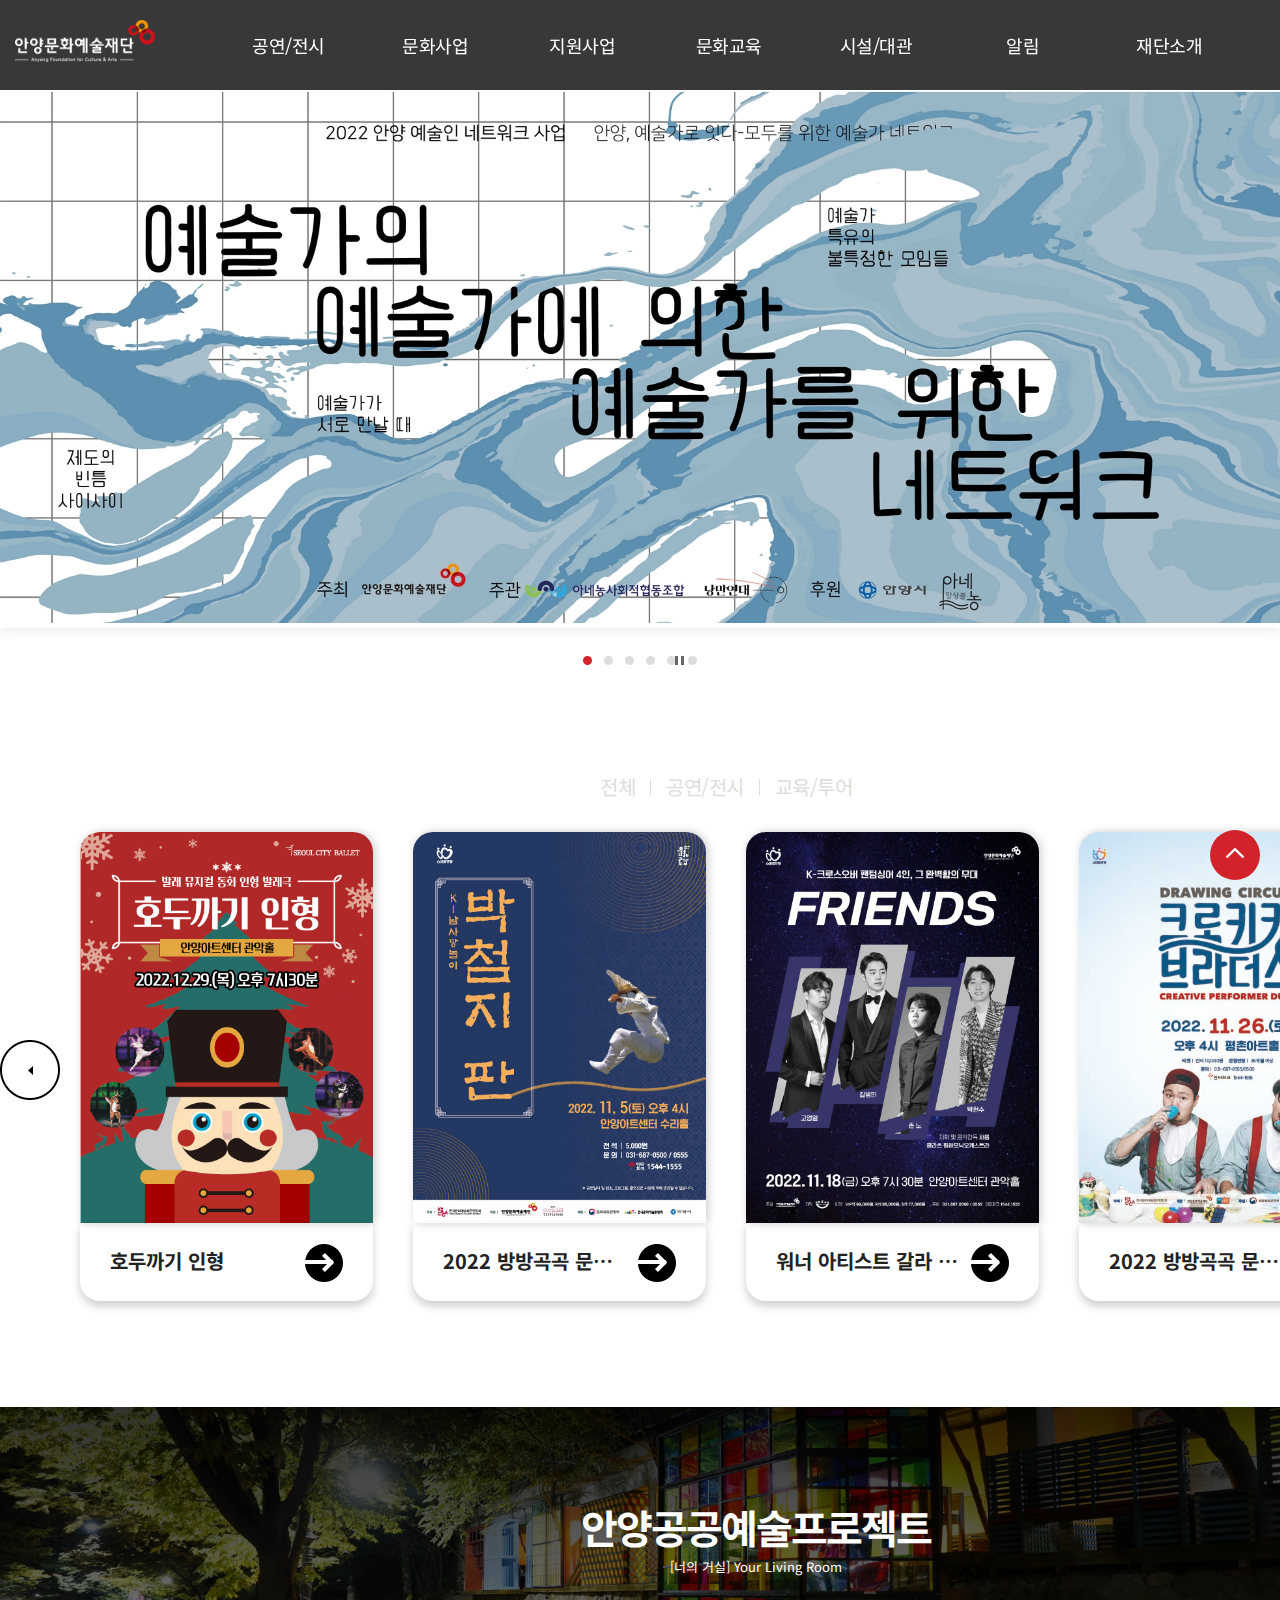
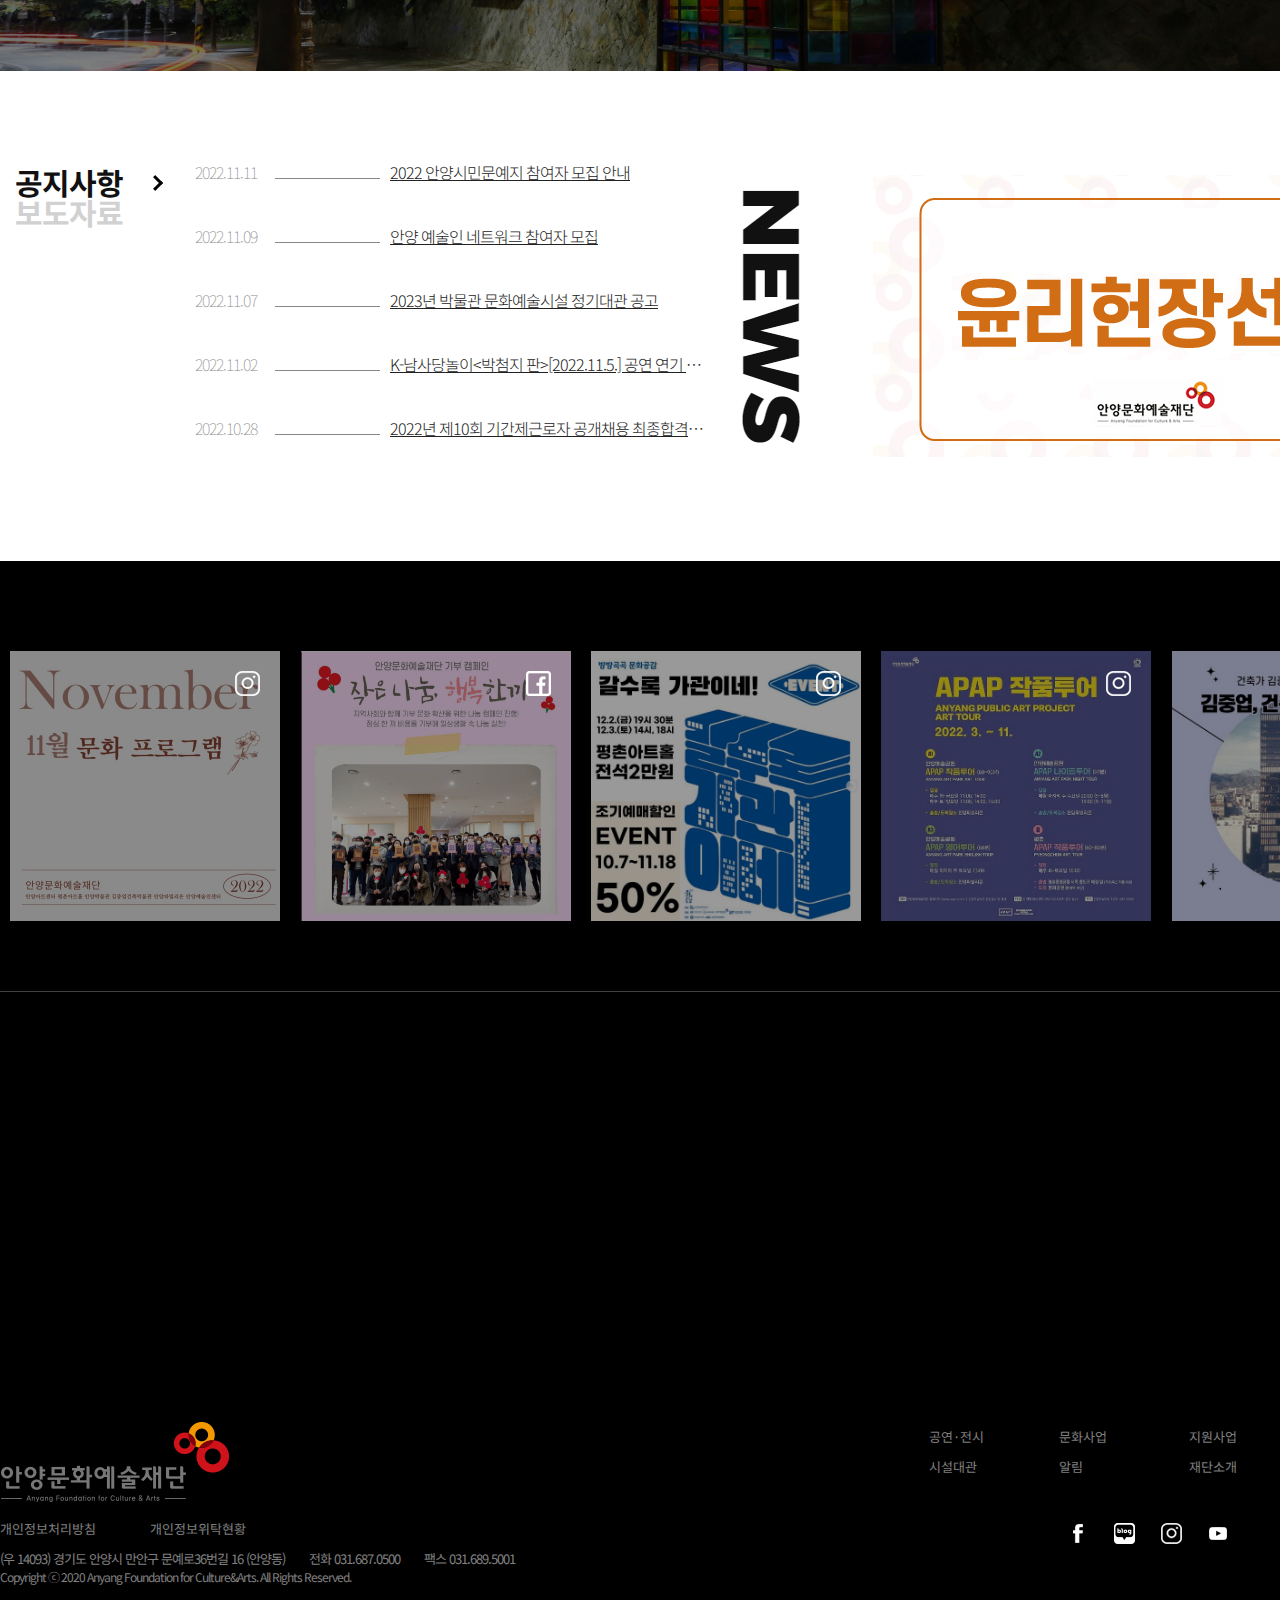
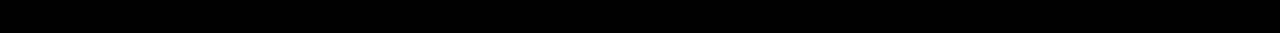
==== index.html @ 5401e898 "project first" ====
<!DOCTYPE HTML>
<html lang='ko'>
<head>
	<title> </title>
	<meta charset='utf-8'>
	<meta name='Viewport' content='width=device-width, initial-scale=1.0, minimum-scale=1.0, maximum-scale=1.6'>
	<meta name='Title' content='안양문화예술재단'>
	<meta name='Subject' content='안양문화예술재단 클론 코딩'>
	<meta name='Keywords' content='html5, css3, 웹표준, 관공소, 안양문화예술재단'>
	<meta name='Author' content='imsuyeaon'>
	<meta name='Publisher' content='imsuyeaon'>
	<meta name='Description' content='웹접근성, 웹표준을 준수한 안양문화예술재단 클론 코딩입니다.'>
	<meta name='Author-Date' content='2022/10/29'>
	<meta name='Robots' content='index,follow'>

	<link rel='stylesheet' href='css/reset.css'>
	<link rel='stylesheet' href='css/style.css'>

	<link rel='stylesheet' href='https://use.fontawesome.com/releases/v5.5.0/css/all.css' integrity='sha384-B4dIYHKNBt8Bc12p+WXckhzcICo0wtJAoU8YZTY5qE0Id1GSseTk6S+L3BlXeVIU' crossorigin='anonymous'>
	<link rel="stylesheet" href="https://cdnjs.cloudflare.com/ajax/libs/font-awesome/4.7.0/css/font-awesome.min.css">
	
	<script src="./js/jquery-1.12.4.min.js"></script>
	<script type="text/javascript" src="//dapi.kakao.com/v2/maps/sdk.js?appkey=ec3d51959eee6fd01b2d74216314109c"></script> 
	<script src="./js/script.js" defer></script>
	
</head>
<body>

	<ul id="skip">
		<li><a href="#header">헤더 바로가기</a></li>
		<li><a href="#nav">메뉴 바로가기</a></li>
		<li><a href="#content">내용 바로가기</a></li>
	</ul>
	<div id="wrap">
		<div class="red_nav"><a href="#" title="scrollbtn"><span></span></a></div>
		<header id="header">
			<div class="container-top">
				<div class="head-left"><h1><a href="index.html" title="안양문화예술재단"><img src="./img/header-logo.png" alt="로고"></a></h1></div>
				<div class="head-nav">
					<div class="head-drop-bg"><span></span></div>
					<div class="head-menu">
						<ul class="cf">
							<li><a href="./index2.html" title="공연/전시">공연/전시</a>
							<ul class="cf">
								<li><a href="" title="예매하기">예매하기</a></li>
								<li><a href="#" title="월&middot;연간일정">월&middot;연간일정</a></li>
								<li><a href="#" title="예매안내">예매안내</a></li>
								<li><a href="#" title="좌석배치도">좌석배치도</a></li>
								<li><a href="#" title="관람예절">관람예절</a></li>
							</ul>
							</li>
							<li><a href="./index3.html" title="문화사업">문화사업</a>
								<ul>
									<li><a href="#" title="안양공공예술프로젝트(APAP)">안양공공예술프로젝트(APAP)</a></li>
									<li><a href="#" title="박물관">박물관</a></li>
									<li><a href="#" title="문화축제">문화축제</a></li>
									<li><a href="#" title="브라보 오케스트라">브라보 오케스트라</a></li>
								</ul>
							</li>
							<li><a href="./index4.html" title="지원사업">지원사업</a>
								<ul>
									<li><a href="#" title="예술공모지원">예술공모지원</a></li>
									<li><a href="#" title="자료실">자료실</a></li>
									<li><a href="#" title="활동자료">활동자료</a></li>
								</ul>
							</li>
							<li><a href="./index5.html" title="문화교육">문화교육</a>
								<ul>
									<li><a href="#" title="평촌아트홀 아카데미">평촌아트홀<br>아카데미</a></li>
									<li><a href="#" title="박물관 강좌">박물관 강좌</a></li>
									<li><a href="#" title="APAP 교육">APAP 교육</a></li>
								</ul>
							</li>
							<li><a href="./index6.html" title="시설/대관">시설/대관</a>
								<ul>
									<li><a href="#" title="운영시설">운영시설</a></li>
									<li><a href="#" title="공간소개">공간소개</a></li>
									<li><a href="#" title="대관안내">대관안내</a></li>
								</ul>
							</li>
							<li><a href="./index7.html" title="알림">알림</a>
								<ul>
									<li><a href="#" title="공지사항">공지사항</a></li>
									<li><a href="#" title="보도자료">보도자료</a></li>
									<li><a href="#" title="고객의 소리">고객의 소리</a></li>
									<li><a href="#" title="FAQ">FAQ</a></li>
									<li><a href="#" title="자료실">자료실</a></li>
								</ul>
							</li>
							<li><a href="./index8.html" title="재단소개">재단소개</a>
								<ul>
									<li><a href="#" title="인사말">인사말</a></li>
									<li><a href="#" title="연혁">연혁</a></li>
									<li><a href="#" title="미션과 비전">미션과 비전</a></li>
									<li><a href="#" title="조직 및 기구">조직 및 기구</a></li>
									<li><a href="#" title="윤리경영">윤리경영</a></li>
									<li><a href="#" title="정보공개">정보공개</a></li>
									<li><a href="#" title="CI소개">CI소개</a></li>
									<li><a href="#" title="오시는길">오시는길</a></li>
								</ul>
							</li>
						</ul>
					</div>
				</div>
				<div class="head-right">
					<ul class="icon">
						<li><a href="./index9.html" title="login">Login</a></li>
						<li class="icon-calendar ir_pm"><a href="#" title="calendar">캘린더</a></li>
						<li class="icon-serch ir_pm"><a href="#" title="serch">서치</a></li>
						<li class="icon-tab ir_pm"><a href="#" title="tab">탭</a></li>
					</ul>
				</div>
			</div>
		</header>
		<main id="main">
			<section class="main_cont1">
				<div class="main_slider">
					<ul class="list">
					<li class="slide"><a href="#"><img src="./img/BANNER_IMAGE_1.jpeg" alt="/BANNER_IMAGE1"></a></li>
					<li class="slide"><a href="#"><img src="./img/BANNER_IMAGE_2.jpg" alt="/BANNER_IMAGE2"></a></li>
					<li class="slide"><a href="#"><img src="./img/BANNER_IMAGE_3.jpg" alt="/BANNER_IMAGE3"></a></li>
					<li class="slide"><a href="#"><img src="./img/BANNER_IMAGE_4.jpg" alt="/BANNER_IMAGE4"></a></li>
					<li class="slide"><a href="#"><img src="./img/BANNER_IMAGE_5.jpg" alt="/BANNER_IMAGE5"></a></li>
					<li class="slide"><a href="#"><img src="./img/BANNER_IMAGE_6.jpg" alt="/BANNER_IMAGE6"></a></li>
				</ul>
				</div>
				<div class="main_nav">
						<div class="slide_pause on"><a href="javascript:" title="pause_btn"></a></div>
						<div class="slide_play"><a href="javascript:" title="play_btn"></a></div>
						<ul class="pager">
							<li><div class="btn_box"><button class="btn active" type="button"></button></div></li>
							<li><div class="btn_box"><button class="btn" type="button"></button></div></li>
							<li><div class="btn_box"><button class="btn" type="button"></button></div></li>
							<li><div class="btn_box"><button class="btn" type="button"></button></div></li>
							<li><div class="btn_box"><button class="btn" type="button"></button></div></li>
							<li><div class="btn_box"><button class="btn" type="button"></button></div></li>
						</ul>
				</div>
			</section>
			<section class="main_cont2">
				<div class="container2">
					<div class="main_cont2_tab">
						<ul class="cf">
							<li><a href="#" title="전체">전체</a></li>
							<li><a href="#" title="공연&#47;전시">공연&#47;전시</a></li>
							<li><a href="#" title="교육&#47;투어">교육&#47;투어</a></li>
						</ul>
					</div>
					<div class="main_cont2_ticket">
						<div class="ticket_left_btn"><a href="#" title="왼쪽으로 이동"><img src="./img/PERFORMANCE_LEFT.png" alt="왼쪽으로 이동"></a></div>
						<article class="ticket1">
							<a href="#" title="호두까기 인형">
								<div class="ticket_img"><img src="./img/PERFORMANCE_IMAGE_1.jpg" alt=""></div>
								<div class="ticket_text"><h3>호두까기 인형</h3><span></span></div>
							</a>
						</article>
						<article class="ticket1">
							<a href="#" title="2022 방방곡곡 문화공감">
								<div class="ticket_img"><img src="./img/PERFORMANCE_IMAGE_2.jpg" alt="2022 방방곡곡 문화공감"></div>
								<div class="ticket_text"><h3>2022 방방곡곡 문화공감 &lt;K-남사당놀이 ‘박첨지’ 판&gt;></h3><span></span></div>
							</a>
						</article>
						<article class="ticket1">
							<a href="#" title="워너 아티스트 갈라 콘서트">
								<div class="ticket_img"><img src="./img/PERFORMANCE_IMAGE_3.jpg" alt="워너 아티스트 갈라 콘서트"></div>
								<div class="ticket_text"><h3>워너 아티스트 갈라 콘서트&lt;프렌즈&#40;FRIENDS&#41;&gt;</h3><span></span></div>
							</a>
						</article>
						<article class="ticket1">
							<a href="#" title="2022 방방곡곡 문화공감 <크로키키 브라더스>">
								<div class="ticket_img"><img src="./img/PERFORMANCE_IMAGE_4.jpeg" alt=""></div>
								<div class="ticket_text"><h3>2022 방방곡곡 문화공감 &lt;크로키키 브라더스;&gt;</h3><span></span></div>
							</a>
						</article>
						<div class="ticket_right_btn"><a href="#" title="오른쪽으로 이동"><img src="./img/PERFORMANCE_RIGHT.png" alt="오른쪽으로 이동"></a></div>
					</div>
				</div>
			</section>
			<section class="main_cont3">
				<div class="container">
					<div class="cont3_text">
						<a href="#" title="안양공공예술프로젝트">
							<h3>안양공공예술프로젝트</h3>
							<p>	&#91;너의 거실&#93; Your Living Room</p>
						</a>
					</div>
				</div>
			</section>
			<section class="main_cont4">
				<div class="container2">
					<div class="box">
						<article class="box_left">
							<ul>
								<li>
									<h3 class="notice">
										<a href="#noticeList" class="view" title="공지사항">공지사항</a>
									</h3>
									<ul id="noticeList">
										<li>
											<a href="#" title="2022 안양시민문예지 참여자 모집 안내"><span>2022.11.11</span><h4>2022 안양시민문예지 참여자 모집 안내</h4></a>
										</li>
										<li>
											<a href="#" title="안양 예술인 네트워크 참여자 모집"><span>2022.11.09</span><h4>안양 예술인 네트워크 참여자 모집</h4></a>
										</li>
										<li>
											<a href="#" title="2023년 박물관 문화예술시설 정기대관 공고">
											<span>2022.11.07</span><h4>2023년 박물관 문화예술시설 정기대관 공고</h4></a>
										</li>
										<li>
											<a href="#" title="K-남사당놀이&lt;박첨지 판&gt;&#91;2022.11.5.&#93; 공연 연기 안내"><span>2022.11.02</span><h4>K-남사당놀이&lt;박첨지 판&gt;&#91;2022.11.5.&#93; 공연 연기 안내</h4></a>
										</li>
										<li>
											<a href="#" title="2022년 제10회 기간제근로자 공개채용 최종합격자 안내"><span>2022.10.28</span><h4>2022년 제10회 기간제근로자 공개채용 최종합격자 안내</h4></a>
										</li>
									</ul>
								</li>
								<li>
									<h3 class="data">
										<a href="#dataList" title="보도자료">보도자료</a>
									</h3>
									<ul id="dataList">
										<li>
											<a href="#" title="제7회 안양공공예술프로젝트 프레 프로젝트 &#45; 아트캠프 학교 안 워크숍"><span>2022.10.25</span><h4>제7회 안양공공예술프로젝트 프레 프로젝트 &#45; 아트캠프 학교 안 워크숍</h4></a>
										</li>
										<li>
											<a href="#" title="제7회 안양공공예술프로젝트 프레 프로젝트 재개발 구역 가림막 ‘아트 펜스’참여 시민 오리엔"><span>2022.10.17</span><h4>제7회 안양공공예술프로젝트 프레 프로젝트 재개발 구역 가림막 &#39;아트 펜스&#39;참여 시민 오리엔</h4></a>
										</li>
										<li>
											<a href="#" title="&lt;제7회 안양공공예술프로젝트 시민 간담회&gt; 개최"><span>2022.10.17</span><h4>&lt;제7회 안양공공예술프로젝트 시민 간담회&gt; 개최</h4></a>
										</li>
										<li>
											<a href="#" title="한국-크로아티아 수교 30주년 기념 미아 엘레조비치 초청 공연 개최"><span>2022.10.17</span><h4>한국-크로아티아 수교 30주년 기념 미아 엘레조비치 초청 공연 개최</h4></a>
										</li>
										<li>
											<a href="#" title="안양문화예술재단, 2022년 &lt;옆집에 사는 예술가 &#45; 안양&gt;"><span>2022.10.13</span><h4>안양문화예술재단, 2022년 &lt;옆집에 사는 예술가 &#45; 안양&gt;</h4></a>
										</li>
									</ul>
								</li>
							</ul>
						</article>
						<article class="box_right">
							<h2 class="ir_so">팝업존</h2>
							<h3><img src="./img/main-popupzone-news.png" alt="popupzone-news"></h3>
							<div class="popupRight"><a href="#"><img src="./img/main-popupzone-img.png" alt=""></a></div>
						</article>
					</div>
				</div>
			</section>
			<section class="main_sns">
				<div class="container2">
					<ul class="snsImg">
						<li><a href="#" title="insta" target="_blank"><img src="./img/SNS_BANNER_IMAGE_5.jpg" alt=""><span class="ir_pm insta">insta</span></a></li>
						<li><a href="#" title="insta" target="_blank"><img src="./img/SNS_BANNER_IMAGE_4.png" alt="facebook"><span class="ir_pm facebook">facebook</span></a></li>
						<li><a href="#" title="insta" target="_blank"><img src="./img/SNS_BANNER_IMAGE_3.png" alt=""><span class="ir_pm insta">insta</span></a></li>
						<li><a href="#" title="insta" target="_blank"><img src="./img/SNS_BANNER_IMAGE_2.jpg" alt=""><span class="ir_pm insta">insta</span></a></li>
						<li><a href="#" title="blog" target="_blank"><img src="./img/SNS_BANNER_IMAGE_1.jpg" alt=""><span class="ir_pm blog">blog</span></a></li>
					</ul>
				</div>
			</section>
			<section id="mapArea">
				<div class="container2">
					<div id="map"></div>
					  <script>
						  var mapContainer = document.getElementById('map'), // 지도를 표시할 div 
					  mapCenter = new kakao.maps.LatLng(37.3845562,126.9313681), // 지도의 중심좌표
					  mapOption = {
						  center: mapCenter, // 지도의 중심좌표
						  level: 3 // 지도의 확대 레벨
					  };
				  
				  var map = new kakao.maps.Map(mapContainer, mapOption);
				  
					// 마커가 표시될 위치입니다 
					var markerPosition  = new kakao.maps.LatLng(37.3845562,126.9313681); 

					// 마커를 생성합니다
					var marker = new kakao.maps.Marker({
						position: markerPosition
					});

					// 마커가 지도 위에 표시되도록 설정합니다
					marker.setMap(map);
				  
				  
					  </script>
				</div>
			</section>
		</main>
		<footer id="footer">
			<div class="container2">
				<div class="footer_nav">
					<h2><img src="./img/footer-logo.png" alt="로고"></h2>
					<nav>
						<div class="nav_text">
							<h3 class="ir_so">하단 메뉴</h3>
							<ul class="cf">
								<li><a href="#" title="공연&#183;전시">공연&#183;전시</a></li>
								<li><a href="#" title="문화사업">문화사업</a></li>
								<li><a href="#" title="지원사업">지원사업</a></li>
								<li><a href="#" title="문화교육">문화교육</a></li>
								<li><a href="#" title="시설대관">시설대관</a></li>
								<li><a href="#" title="알림">알림</a></li>
								<li><a href="#" title="재단소개">재단소개</a></li>
							</ul>
						</div>
						<div class="nav_right cf">
							<div class="nav_icon">
								<h3 class="ir_so">안양문화예술재단 sns</h3>
								<ul class="cf">
									<li><a href="#" title="insta" target="_blank"><span class="ir_pm facebook">facebook</span></a></li>
									<li><a href="#" title="blog" target="_blank"><span class="ir_pm blog">blog</span></a></li>
									<li><a href="#" title="insta" target="_blank"><span class="ir_pm insta">insta</span></a></li>
									<li><a href="#" title="youtube" target="_blank"><span class="ir_pm youtube">youtube</span></a></li>
								</ul>
							</div>
							<div class="familySite">
								<h3 class="ir_so">familySite</h3>
								<ul>
									<li>
										<h3 class="cf"><a href="#" title="familySite바로가기">familySite</a></h3>
										<ul>
											<li><a href="#" title="안양시" target="_blank">안양시</a></li>
											<li><a href="#" title="안양문화관광" target="_blank">안양문화관광</a></li>
											<li><a href="#" title="APAP" target="_blank">APAP</a></li>
											<li><a href="#" title="대관신청프로그램" target="_blank">대관신청프로그램</a></li>
											<li><a href="#" title="안양박물관" target="_blank">안양박물관</a></li>
											<li><a href="#" title="재단&#40;영문&#41;" target="_blank">재단&#40영문&#41;</a></li>
										</ul>
									</li>
								</ul>
							</div>
						</div>
					</nav>
				</div>
				<div class="footer_privacy">
					<ul class="cf">
						<li><a href="#" title="개인정보처리방침">개인정보처리방침</a></li>
						<li><a href="#" title="개인정보위탁현황">개인정보위탁현황</a></li>
					</ul>
				</div>
				<div class="footer_address">
					<address>
						<span>(우 14093) 경기도 안양시 만안구 문예로36번길 16 (안양동)</span>
						<span>전화 031.687.0500</span>
						<span>팩스 031.689.5001</span>
						<p>Copyright ⓒ 2020 Anyang Foundation for Culture&Arts. All Rights Reserved.</p>
					</address>
				</div>
			</div>
		</footer>
	</div>
	
</body>
</html>
---- css/style.css ----
@charset "utf-8";
@import url('https://fonts.googleapis.com/css2?family=Noto+Sans+KR:wght@100;300;400;500;700;900&display=swap');
/* 공통속성 */
body{font-family: 'Noto Sans KR', sans-serif; color: #393938;}
.container-top{width: 1512px; height: inherit; margin: 0 auto; /* background: rgba(91, 103, 165, 0.5); */ padding: 0 15px; box-sizing: border-box;}
.container{width: 1512px; height: inherit; margin: 0 auto; /* background: rgba(255, 132, 132, 0.5); */}
.container2{width: 1452px; height: inherit; margin: 0 auto; /* background: rgba(0, 0, 0, 0.5);  */padding: 0, 30px;}
#wrap{width: 100%;}
/* 스크롤버튼 */
.red_nav{width: 50px; height: 50px; background: #d2232a; border-radius: 50%; position: fixed; bottom: 20px; right: 20px; z-index: 998;}
.red_nav a {display: block; width: 100%; height: 100%;}
.red_nav a span{display: block; width: 18px; height: 10px; background: url(../img/icon.png) no-repeat -830px -819px; position: absolute; top: 18px; left: 16px;}
/* 헤더부분 */
#header{width: 100%; height: 50px; background: rgba(0, 0, 0, 0.78);position: fixed; top: 0; padding: 20px 0; z-index: 999;}
.head-left h1{width: 140px; float: left;}
.head-nav{width: 1028px; padding: 0 60px; float: left;}
.head-nav .head-drop-bg{width: 100%; height: 0; background: #e9e9e9; position: absolute; left: 0; top: 90px; z-index: 1; transition: .5s;}
.head-nav:hover .head-drop-bg{height: 400px; box-sizing: border-box; border-bottom: 1px solid #333;}
.head-nav .head-drop-bg span{background: url(../img/header-dropdown-bg.png) no-repeat -5px -400px; display: block; width: 1512px; height: 0;transition: .5s; margin: 0 auto;}
.head-nav:hover .head-drop-bg span{height: 400px; background-position: -5px -105px;}
.head-nav .head-menu{width: 100%; height: 50px;}
.head-nav .head-menu>ul>li{float: left; width: 14.285%; height: 50px; text-align: center; line-height: 50px;}
.head-nav .head-menu>ul>li>a{display: block; font-size: 18px; color: #fff; letter-spacing: -.5px;}
.head-nav .head-menu>ul>li>ul{width: 147px; height: 0; box-sizing: border-box;  position: absolute; top: 90px; overflow: hidden; z-index: 2; transition: .5s; background: #fff;}
.head-nav .head-menu>ul>li:last-child>ul{width: 100%;}
.head-nav:hover .head-menu>ul>li>ul{height: 399px;}
.head-nav .head-menu>ul>li>ul::after{content: ""; background: #e9e9e9; width: 1px; height: 320px; position:absolute; top: 60px; right: 0;}
.head-nav .head-menu>ul>li:last-child>ul::after{ width: 0; height: 0;}
.head-nav .head-menu>ul>li>ul>li{text-align: left; box-sizing: border-box; line-height: 150%;  padding: 10px 15px;}
.head-nav .head-menu>ul>li>ul>li:first-child{padding-top: 60px;}
.head-nav .head-menu>ul>li>ul>li>a{display: block; font-size: 14px; letter-spacing: -.5px;}
.head-right{float:right; height: 50px;}
.head-right .icon li{background: url(../img/icon.png) no-repeat; float: left; margin: 0 15px; margin-top: 10px; transform: translateY(-45px);}
.head-right .icon li:last-child{margin-right: 0;}
.head-right .icon .icon-calendar{background-position: -77px -987px; height: 25px; width: 27px;}
.head-right .icon .icon-serch{background-position: -1084px -150px;  height: 30px; width: 25px;}
.head-right .icon .icon-tab{background-position: -1084px -597px; height: 20px; width: 25px;}
.head-right .icon li:first-child{background:none;}
.head-right .icon li a{display: block; color: #fff; font-size: 14px; width: 100%; height: 100%;}
/* 메인부분 */
#main{width: 100%; }
.main_cont1{width: 100%; height: 100%; margin-top: 90px; position: relative; overflow: hidden;}
.main_cont1 .main_slider{width: 100%;  background-size: cover; box-shadow: 0 3px 10px rgba(162, 162, 162, 0.2); overflow: hidden;}
.main_cont1 .main_slider .list{position: absolute; width: 100%; height: 100%; left: 0;}
.main_cont1 .main_slider .list.animated{transition: left .3s ease-in;}
.main_cont1 .main_slider .list .slide{position: absolute; width: 100%; box-sizing: border-box; text-align: center; overflow: hidden;}
.main_cont1 .main_nav{width: 100%; height: 24px; margin-top: 20px; position: relative;}
.main_cont1 .main_nav ul{overflow: hidden; width: 100%; height: 100%; display: flex; align-items: center; justify-content:center}
.main_cont1 .main_nav .slide_pause{width: 19px; height: 19px; background: url(../img/icon.png) no-repeat -1013px -793px; float: left; margin-right: 5px; display: none; position: absolute; top: 3px; left: 670px;}
.main_cont1 .main_nav .slide_pause.on{display: block; cursor: pointer;}
.main_cont1 .main_nav .slide_play{width: 19px; height: 19px; background: url(../img/icon.png) no-repeat -1013px -724px; float: left; margin-right: 5px; display: none; position: absolute; top: 3px; left: 670px;}
.main_cont1 .main_nav .slide_play.on{display: block; cursor: pointer;}
.main_cont1 .main_nav .slide_pause a{display: block; width: 100%; height: 100%;}
.main_cont1 .main_nav>ul{float: left;}
.main_cont1 .main_nav ul .btn_box{width: 19px; height: 19px;  float: left; margin-right: 2px;}
.main_cont1 .main_nav ul li:last-child .btn_box{margin-right: 0;}
.main_cont1 .main_nav ul .btn_box .btn{width: 9px; height: 9px; background: #ddd; border-radius: 50%; cursor: pointer; float: left; margin-top: 5px; margin-left: 5px;}
.main_cont1 .main_nav ul .btn_box .btn.active{background: #d2232a;}
/* 티켓목록 */
.main_cont2{width: 100%; padding: 100px 0;}
.main_cont2 .main_cont2_tab{width: 100%; height: auto;}
.main_cont2 .main_cont2_tab ul{list-style: none; display: flex; align-items: center; justify-content: center; position: relative; margin-bottom: 30px;}
.main_cont2 .main_cont2_tab ul li:nth-child(n+2)::before{content: ""; width: 1px; height: 16px; background-color: #ddd; display: inline-block; margin:0 15px;}
.main_cont2 .main_cont2_tab ul li a{font-size: 20px; color: #ddd; letter-spacing: -.5px;}
.main_cont2 .main_cont2_tab ul li a:hover{font-size: 20px; font-weight: 700; color: #222; border-bottom: 3px solid #d2232a;}
/* 티켓 */
.main_cont2 .main_cont2_ticket{width: 100%; height: 475px; box-sizing: border-box; /* background: rgb(154, 175, 214); */}
.main_cont2 .main_cont2_ticket .ticket1{float: left; width: 293px; padding:0 20px; border-radius: 20px;} 
.main_cont2 .main_cont2_ticket .ticket1 img{width: 293px; display: block; margin: 0 auto; border-radius: 20px 20px 0 0; box-shadow: 2px 0 10px rgba(0, 0, 0, 0.2);}
.main_cont2 .main_cont2_ticket .ticket1 .ticket_text{width: 293px; padding: 23px 78px 25px 30px; box-sizing: border-box; border-radius: 0 0 20px 20px; margin: 0 auto; box-shadow: 0 5px 10px rgba(0, 0, 0, 0.2); position: relative;}
.main_cont2 .main_cont2_ticket .ticket1 h3{font-size: 20px; font-weight: 700; white-space: nowrap; overflow: hidden; text-overflow: ellipsis; }
.main_cont2 .main_cont2_ticket .ticket1 span{ width: 38px; height: 38px; background: url(../img/icon.png) no-repeat -447px -819px; position: absolute; right: 30px; top: 21px;}
/* 티켓버튼 */
.main_cont2 .main_cont2_ticket .ticket_left_btn{float: left; padding-top: 207.5px;}
.main_cont2 .main_cont2_ticket .ticket_left_btn a{width: 100%; height: 100%; display: block;}
.main_cont2 .main_cont2_ticket .ticket_right_btn{float: right; padding-top: 207.5px;}
.main_cont2 .main_cont2_ticket .ticket_right_btn a{width: 100%; height: 100%; display: block;}
/* 안양공공예술프로젝트 */
.main_cont3{width: 100%; height: 264px; background:linear-gradient(rgba(0,0,0,0.8),rgba(0,0,0,0.5)), url(../img/BANNER_TT_IMAGE_1.jpeg) no-repeat 0 -90px; background-size: cover;}
.main_cont3 h3{color: #fff; font-size: 40px; font-weight: bold; text-align: center; padding-top: 90px; letter-spacing: -2px;}
.main_cont3 p{color: #fff; text-align: center;}
/* 공지사항보도자료 */
.main_cont4{width: 100%; padding: 80px 0;}
.main_cont4 .box{width: 100%; height: 330px; box-sizing: border-box;}
.main_cont4 .box .box_left{width: 50%; height: 100%; padding: 9px 15px; box-sizing: border-box; float: left; /* background: #d2232a; */}
.main_cont4 .box .box_left>ul{width: 100%; height: 260px; position: relative;}
.main_cont4 .box .box_left>ul>li{width: 160px; height: 30px;}
.main_cont4 .box .box_left>ul>li>ul{display: none;}
.main_cont4 .box .box_left>ul>li:first-child>ul{display: block;}
.main_cont4 .box .box_left>ul>li>h3{width: 140px;}
.main_cont4 .box .box_left>ul>li>h3>a{display: block; height: 100%; font-size: 30px; font-weight: bold; letter-spacing: -1px; color: #d1d1d1; position: relative;}
.main_cont4 .box .box_left>ul>li>h3>a.view{color: rgb(17, 17, 17);}
.main_cont4 .box .box_left>ul>li>h3>a.view::after{content: ""; background: url(../img/icon.png) no-repeat 0px -1063px; width: 10px; height: 16px; position: absolute; top: 15px; margin-left: 30px;}
.main_cont4 .box .box_left>ul>li>ul{ width: 516px; position: absolute; top: 0; right: 0;}
.main_cont4 .box .box_left>ul>li>#noticeList{background: #fff;}
.main_cont4 .box .box_left>ul>li>#dataList{background: #fff;}
.main_cont4 .box .box_left>ul>li>ul>li>a{display: block; margin-bottom: 40px;}
.main_cont4 .box .box_left>ul>li>ul>li>a>span{color: #888; font-size: 16px; font-weight: lighter; letter-spacing: -1px;}
.main_cont4 .box .box_left>ul>li>ul>li>a>h4{width: 436px; overflow: hidden; white-space: nowrap; text-overflow: ellipsis; float: right; text-decoration: underline; font-size: 16px; font-weight: 300; letter-spacing: -1px;}
.main_cont4 .box .box_left>ul>li>ul>li>a>h4::before{content: ""; width: 105px; height: 1px; background: #888; display: inline-block; margin-right: 10px;}
.main_cont4 .box .box_left>ul>li>ul>li>a:hover>h4{color: #d2232a;}
.main_cont4 .box .box_right{width: 50%; height: 100%; padding: 9px 15px; box-sizing: border-box; float: left; display: flex; justify-content: space-between; align-items: center;}
.main_cont4 .box .box_right h3{width: 60px; height: 260px; float: left;}
.main_cont4 .box .box_right .popupRight{width: 564px; height: 282px; float: right;}
/* SNS */
.main_sns{width: 100%; height: 270px; padding: 80px 0; background: #000; border-bottom: .5px solid rgb(66, 66, 66);}
.snsImg{list-style: none;}
.snsImg>li{width: 270px; height: 270px; padding: 10.2px; float: left; display: flex; justify-content: space-between;}
.snsImg>li>a{position: relative; overflow: hidden;}
.snsImg>li>a>span{width: 25px; height: 25px; background: url(../img/icon.png) no-repeat; position: absolute; top: 20px; right: 20px;}
.snsImg>li>a>.insta{background-position:-1084px -300px;}
.snsImg>li>a>.facebook{background-position:-1084px -75px;}
.snsImg>li>a>.blog{background-position:-1084px 0px;}
.snsImg>li>a::before{content: ""; display: block; background: rgba(0, 0, 0, 0.4); position: absolute; width: 100%; height: 100%;top: 0;}
.snsImg>li:hover>a::before{background: rgba(0, 0, 0, 0.3);}
.snsImg>li>a:hover>img{transform: scale(1.1); transition: 0.3s;}
/* .snsImg>li>a>img{animation: ani 0.3s alternate;} */

/* map */
#mapArea{width: 100%; background: #000;  padding-top: 30px; }
#map{width: 80%; height: 350px; margin: 0 auto; background: #000; display: block;}
/* 푸터영역 */
#footer{width: 100%;  padding: 50px 0; background:#000;}
#footer .footer_nav{width: 100%; height: 83px;}
#footer .footer_nav h2{float: left;}
#footer .footer_nav h2 img{width: 229px; height: 80px;}
.footer_nav>nav{width: 580px; float: right;}
.footer_nav>nav>.nav_text>ul{margin-left: 57px;}
.footer_nav>nav>.nav_text>ul>li{float: left; width: 130px; padding: 5px 0;}
.footer_nav>nav>.nav_text>ul>li>a{display: block; width: 100%; height: 100%; color: rgba(255, 255, 255, 0.5);}
.footer_nav>nav>.nav_text>ul>li>a:hover{color: rgba(255, 255, 255, 1);}
.footer_nav>nav>.nav_right{margin-top: 40px; float:right;}
.footer_nav>nav>.nav_right>.nav_icon{float: left;}
.footer_nav>nav>.nav_right>.nav_icon>ul{padding-right: 50px;}
.footer_nav>nav>.nav_right>.nav_icon>ul>li{float: left; padding: 2px 13px;}
.footer_nav>nav>.nav_right>.nav_icon>ul>li>a{display: block; width: 21px; height: 21px;}
.footer_nav>nav>.nav_right>.nav_icon>ul>li>a>span{display: block; width: 21px; height: 21px; background: url(../img/icon.png) no-repeat;}
.footer_nav>nav>.nav_right>.nav_icon>ul>li>a>.insta{background-position:-1013px -83px;}
.footer_nav>nav>.nav_right>.nav_icon>ul>li>a>.facebook{background-position:-1084px -959px;}
.footer_nav>nav>.nav_right>.nav_icon>ul>li>a>.blog{background-position:-1084px -888px;}
.footer_nav>nav>.nav_right>.nav_icon>ul>li>a>.youtube{background-position:-1013px -509px;}
.footer_nav>nav>.nav_right>.familySite{float: right; position: relative;}
.footer_nav>nav>.nav_right>.familySite>ul>li>h3{width: 160px; border-bottom: 1px solid #fff; padding: 2px 0;}
.footer_nav>nav>.nav_right>.familySite>ul>li>h3>a{width: 160px; color: #fff; display: block; font-size: 15px; text-transform: uppercase; position: relative; color: rgba(255, 255, 255, 0.5)}
.footer_nav>nav>.nav_right>.familySite>ul>li>h3>a:hover{color: rgba(255, 255, 255, 1);}
.footer_nav>nav>.nav_right>.familySite>ul>li>h3>a::after{background: url(../img/footer-arrow.png) no-repeat; content: ""; width: 7px; height: 5px; position: absolute; top: 50%; right: 0;}
.footer_nav>nav>.nav_right>.familySite>ul>li>ul{height: 0; width: 160px; background: #000; overflow-y: scroll; position: absolute; bottom: 100%; }
.footer_nav>nav>.nav_right>.familySite>ul:hover>li>ul{height: 288px;  border: 1px solid #fff; box-sizing: border-box;}
.footer_nav>nav>.nav_right>.familySite>ul>li>ul>li>a{display: block; padding: 10px; border-bottom: 1px solid #444; color: rgba(255, 255, 255, 0.5); white-space: nowrap; overflow: hidden; text-overflow: ellipsis;}
.footer_nav>nav>.nav_right>.familySite>ul>li>ul>li>a:hover{color: rgba(255, 255, 255, 1);}
#footer .footer_privacy{width: 100%;}
#footer .footer_privacy>ul{width: 100%;float: left; margin-top: -30px;}
#footer .footer_privacy>ul>li{float: left; padding: 0 27px;}
#footer .footer_privacy>ul>li:first-child{padding-left: 0;}
#footer .footer_privacy>ul>li>a{display:inline-block; color: rgba(255, 255, 255, 0.5); font-size: 13px;}
#footer .footer_privacy>ul>li>a:hover{color: rgba(255, 255, 255, 1);}
#footer .footer_address{width: 100%; height: 34px; clear: both; }
#footer .footer_address span{padding-right: 20px; color: rgba(255, 255, 255, 0.5); letter-spacing: -1px;}
#footer .footer_address p{padding-right: 20px; color: rgba(255, 255, 255, 0.5); font-size: 12px; letter-spacing: -1px;}
#footer .footer_address p{padding-right: 20px; color: rgba(255, 255, 255, 0.5); font-size: 12px; letter-spacing: -1px;}


/* @keyframes ani{
    0%{transform: scale(1)};
    100%{transform: scale(1.1)};
} */
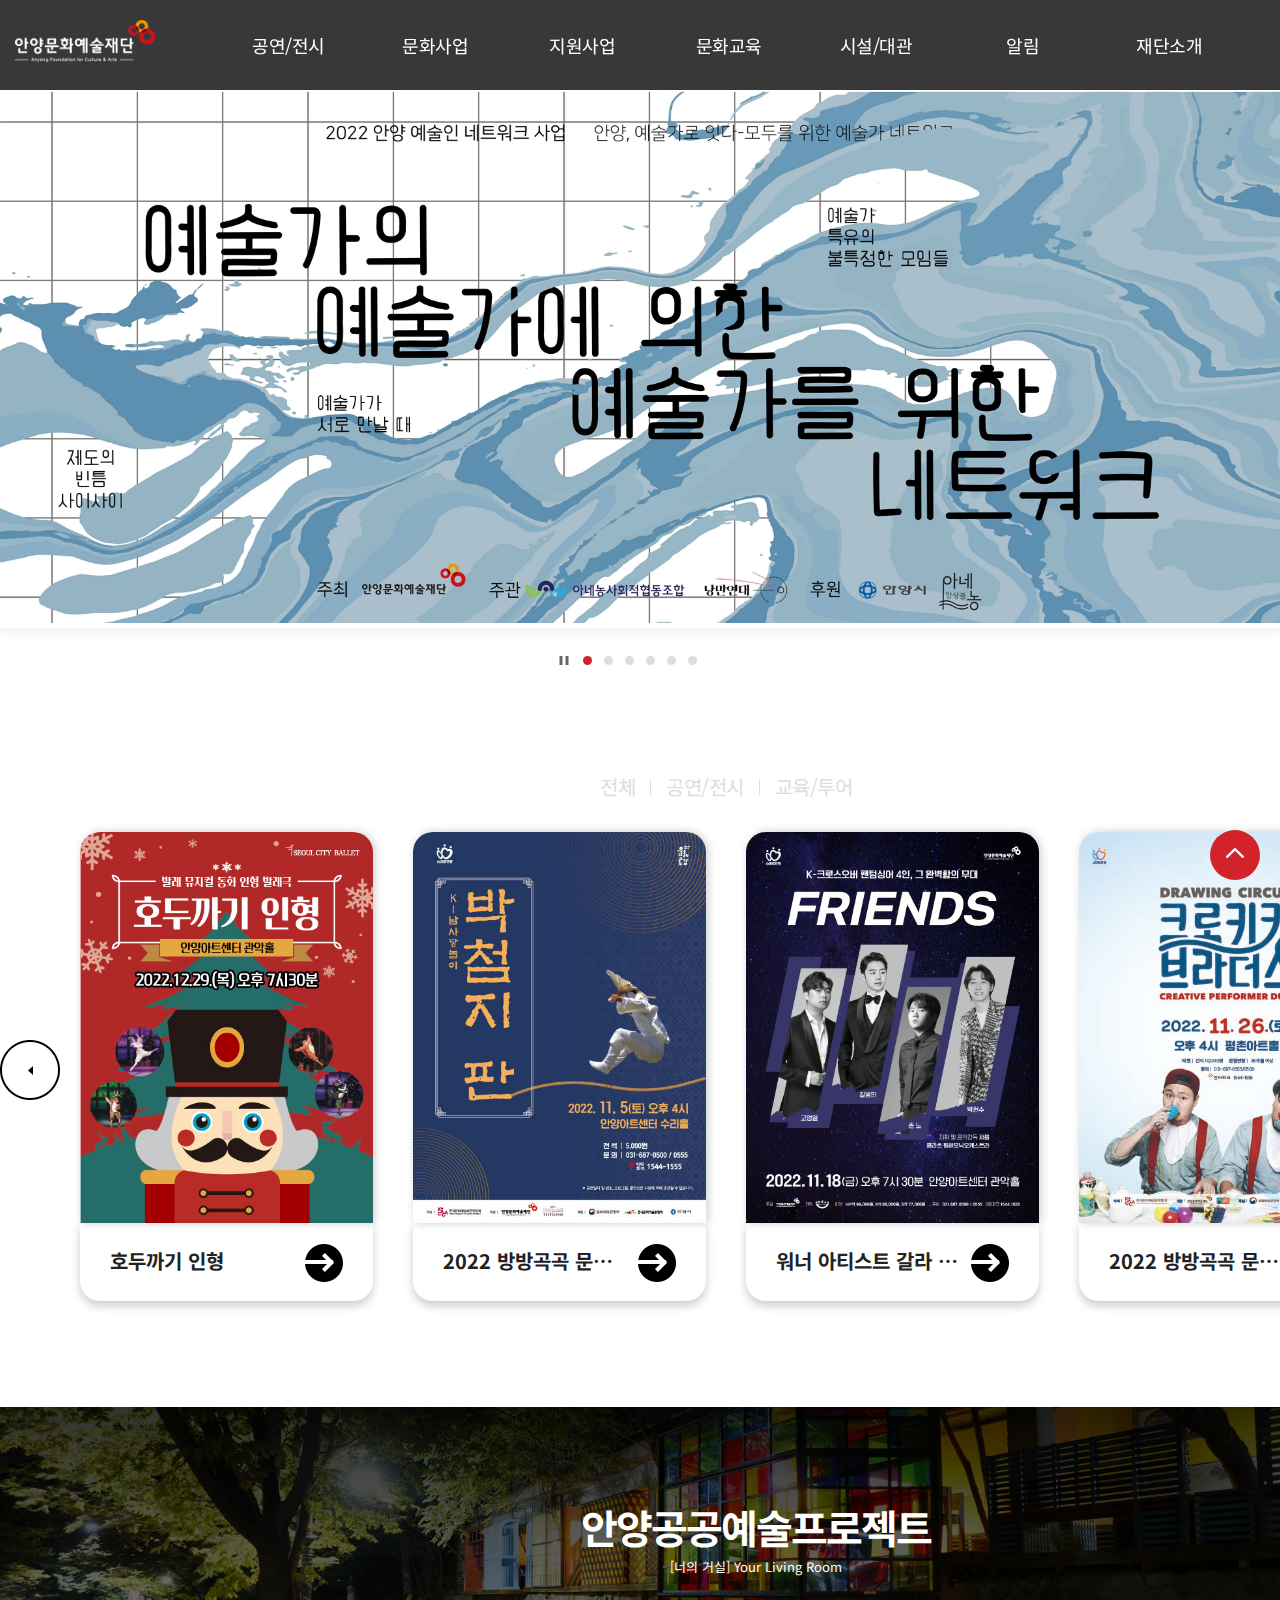
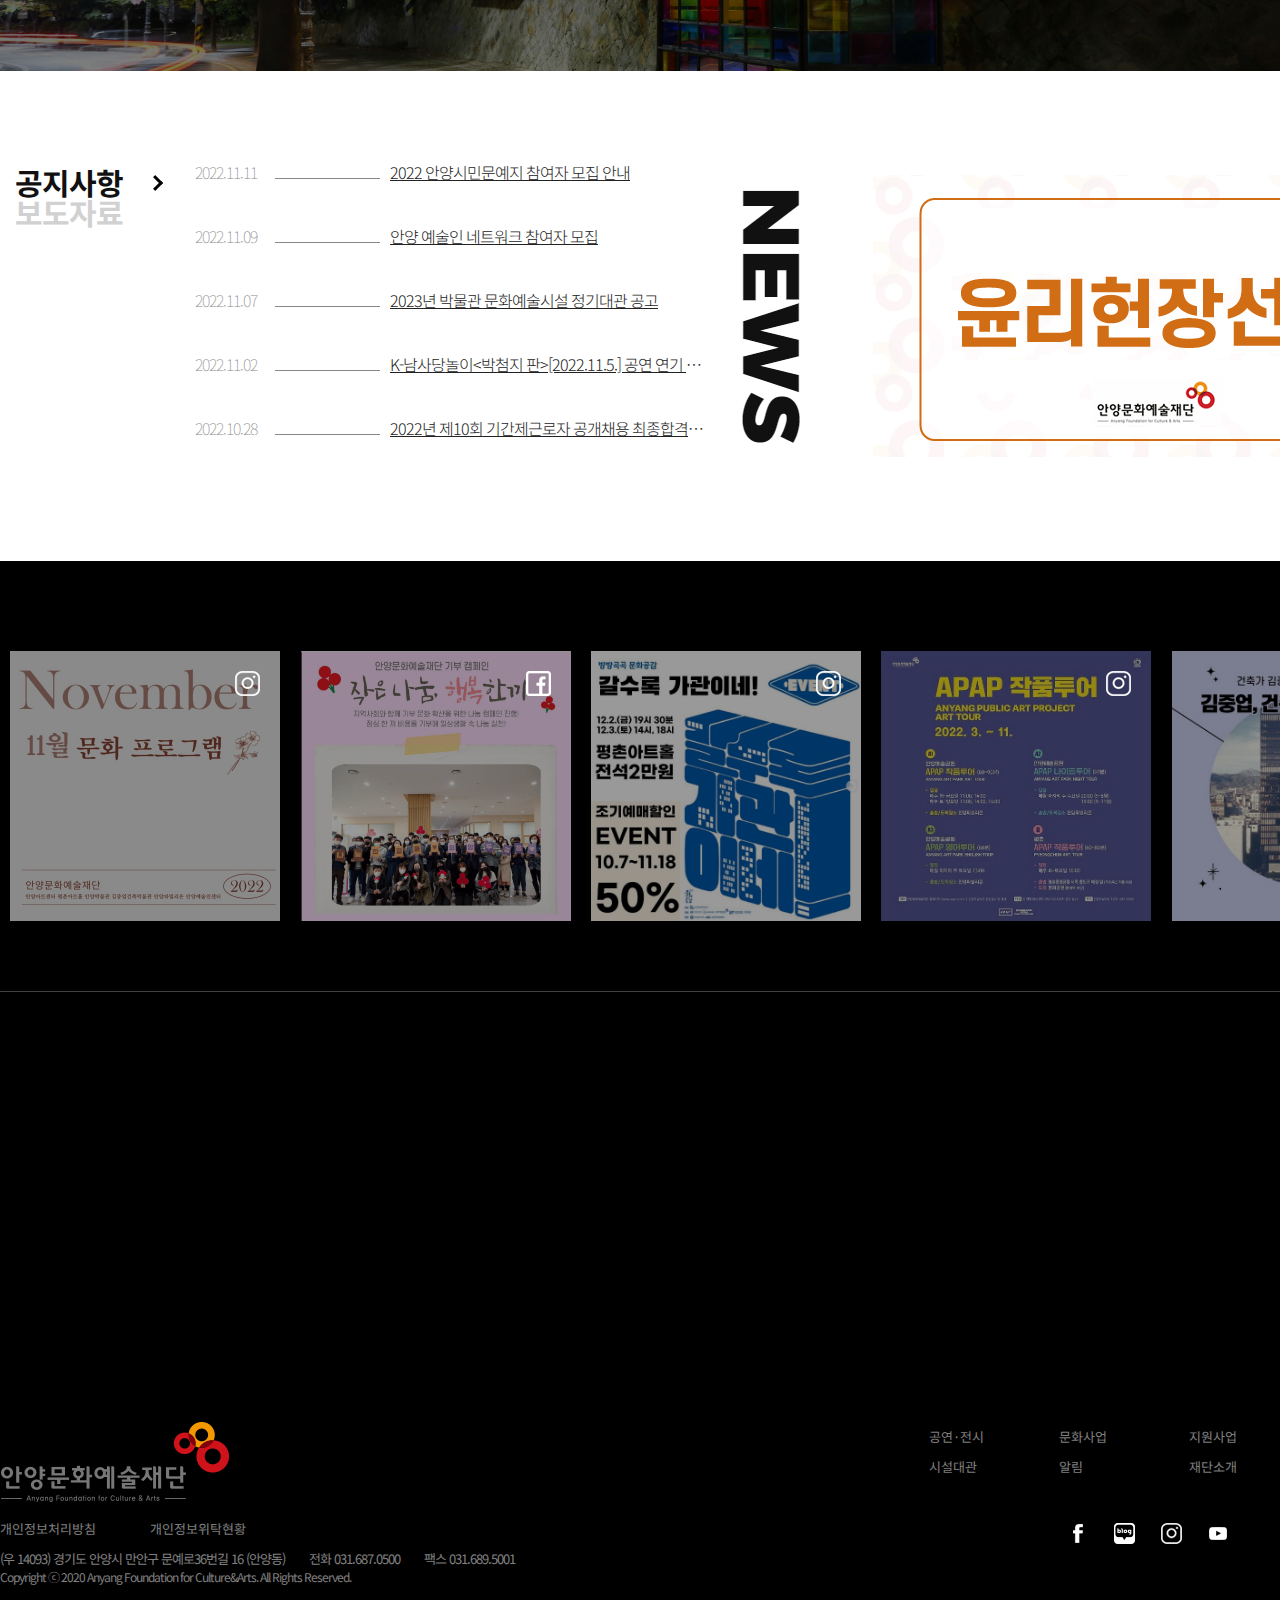
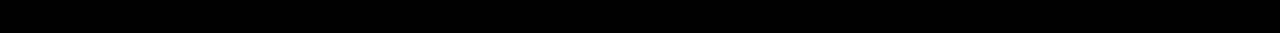
==== commit 7541ff2b: "finalProject" ====
--- a/index.html
+++ b/index.html
@@ -9,7 +9,7 @@
 	<meta name='Keywords' content='html5, css3, 웹표준, 관공소, 안양문화예술재단'>
 	<meta name='Author' content='imsuyeaon'>
 	<meta name='Publisher' content='imsuyeaon'>
-	<meta name='Description' content='웹접근성, 웹표준을 준수한 안양문화예술재단 클론 코딩입니다.'>
+	<meta name='Description' content='웹접근성,웹표준을 준수한 안양문화예술재단 클론 코딩입니다.'>
 	<meta name='Author-Date' content='2022/10/29'>
 	<meta name='Robots' content='index,follow'>
 
--- a/css/style.css
+++ b/css/style.css
@@ -46,9 +46,9 @@
 .main_cont1 .main_slider .list .slide{position: absolute; width: 100%; box-sizing: border-box; text-align: center; overflow: hidden;}
 .main_cont1 .main_nav{width: 100%; height: 24px; margin-top: 20px; position: relative;}
 .main_cont1 .main_nav ul{overflow: hidden; width: 100%; height: 100%; display: flex; align-items: center; justify-content:center}
-.main_cont1 .main_nav .slide_pause{width: 19px; height: 19px; background: url(../img/icon.png) no-repeat -1013px -793px; float: left; margin-right: 5px; display: none; position: absolute; top: 3px; left: 670px;}
+.main_cont1 .main_nav .slide_pause{width: 19px; height: 19px; background: url(../img/icon.png) no-repeat -1013px -793px;  margin-right: 5px; display: none; position: absolute; top: 3px; left:50%; transform: translateX(-450%);}
 .main_cont1 .main_nav .slide_pause.on{display: block; cursor: pointer;}
-.main_cont1 .main_nav .slide_play{width: 19px; height: 19px; background: url(../img/icon.png) no-repeat -1013px -724px; float: left; margin-right: 5px; display: none; position: absolute; top: 3px; left: 670px;}
+.main_cont1 .main_nav .slide_play{width: 19px; height: 19px; background: url(../img/icon.png) no-repeat -1013px -724px;  margin-right: 5px; display: none; position: absolute; top: 3px;left:50%; transform: translateX(-450%);}
 .main_cont1 .main_nav .slide_play.on{display: block; cursor: pointer;}
 .main_cont1 .main_nav .slide_pause a{display: block; width: 100%; height: 100%;}
 .main_cont1 .main_nav>ul{float: left;}
